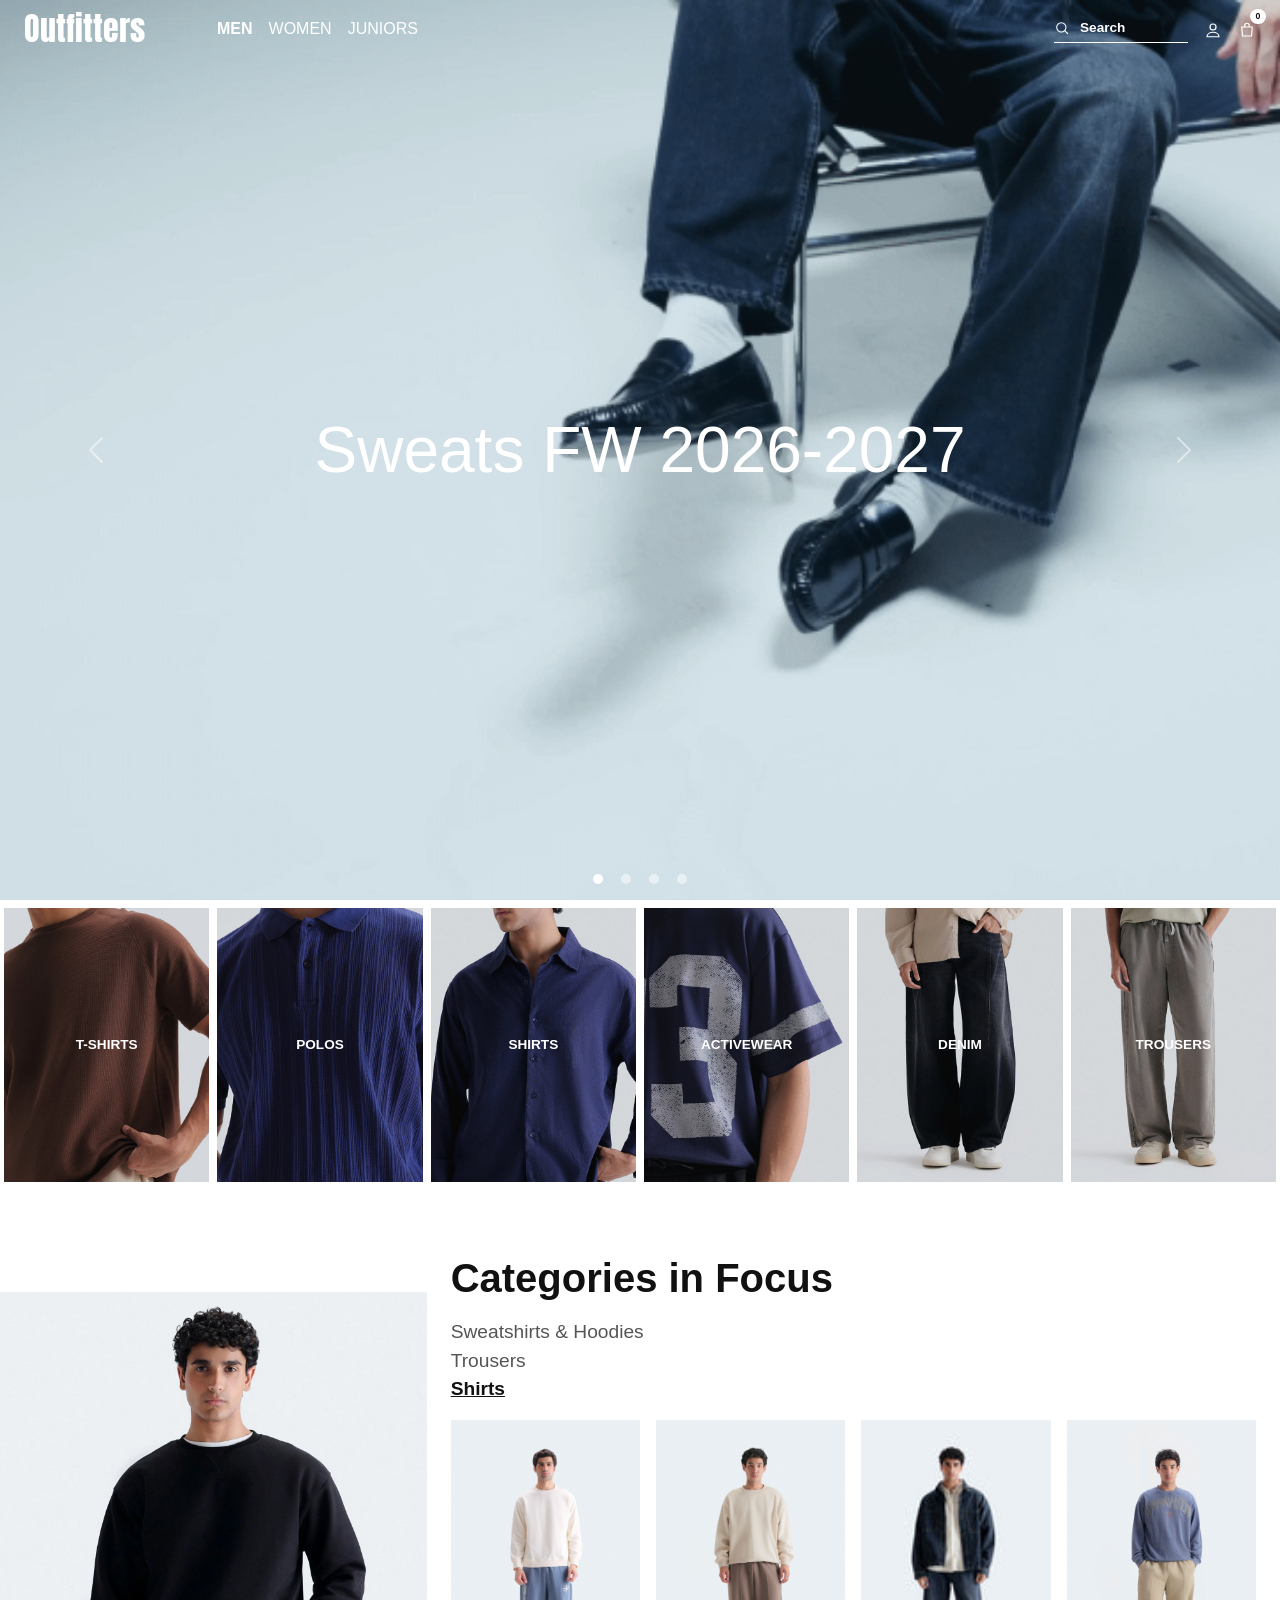
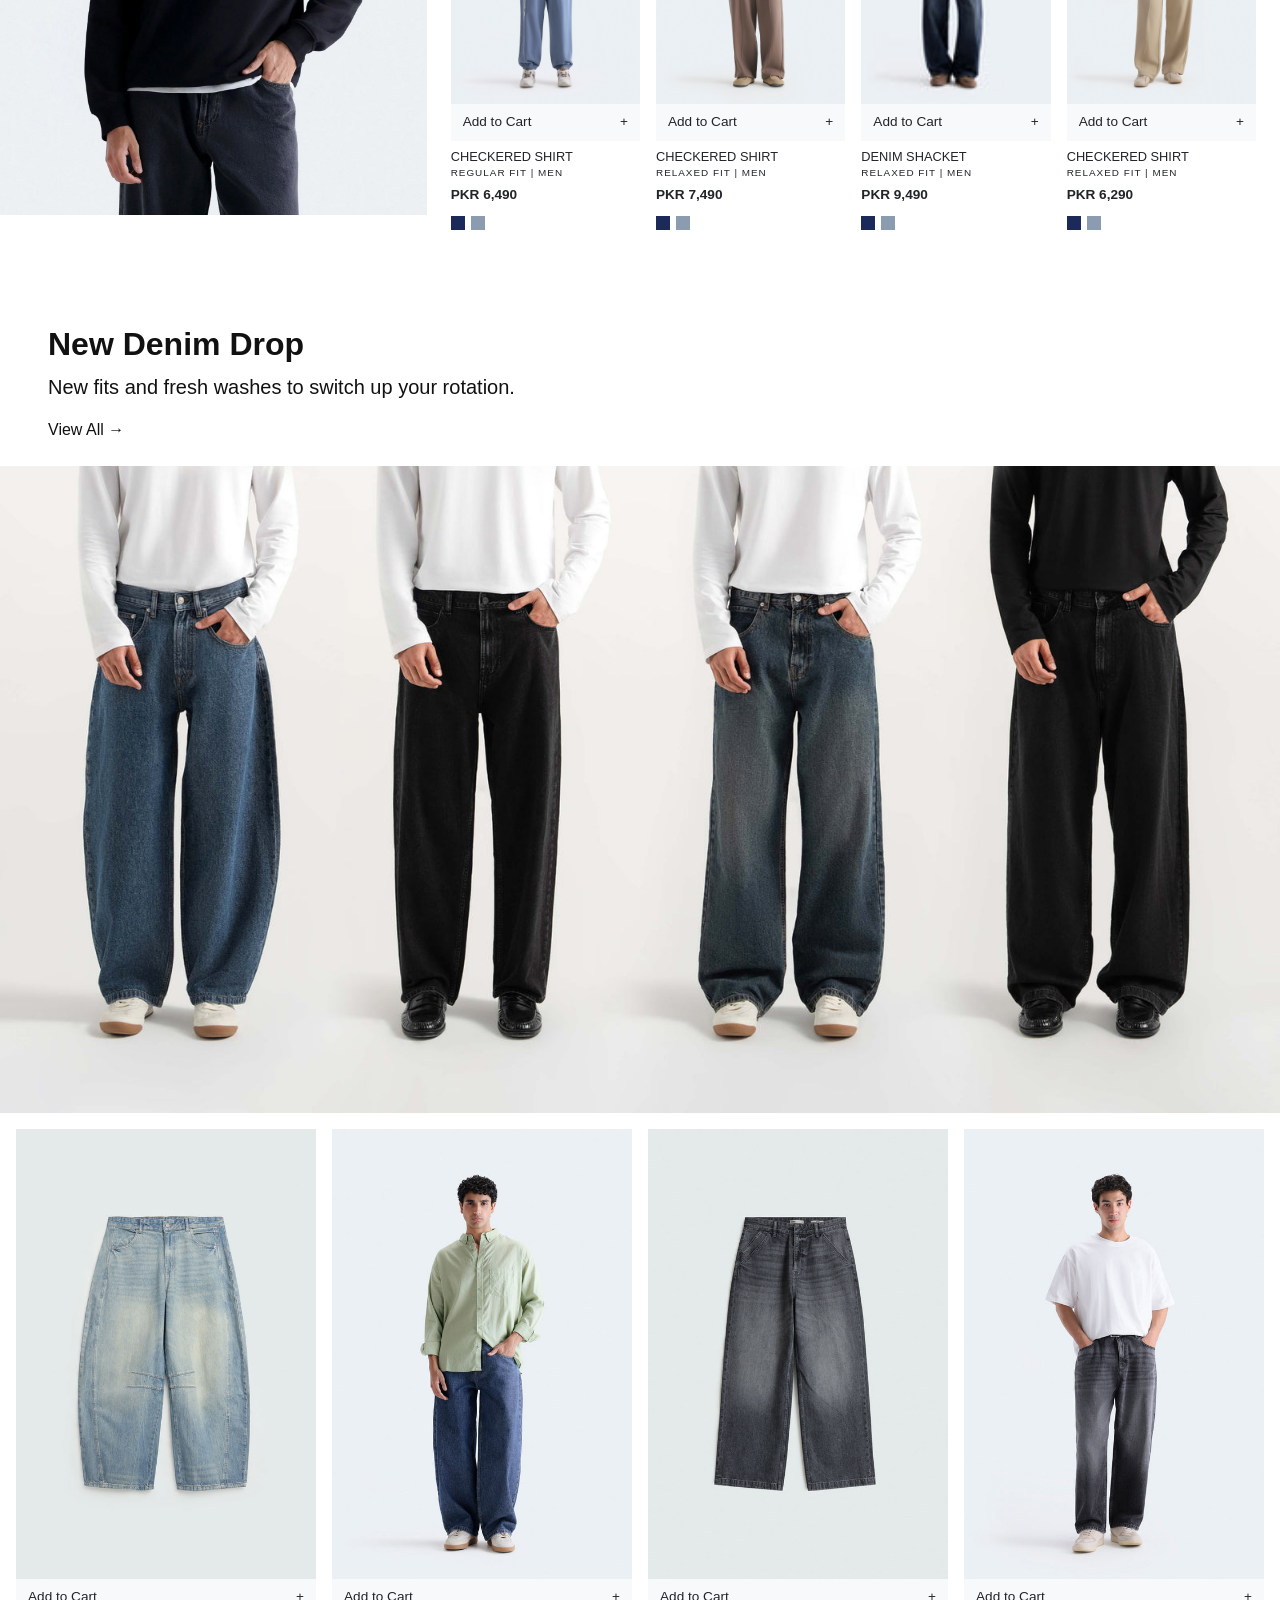
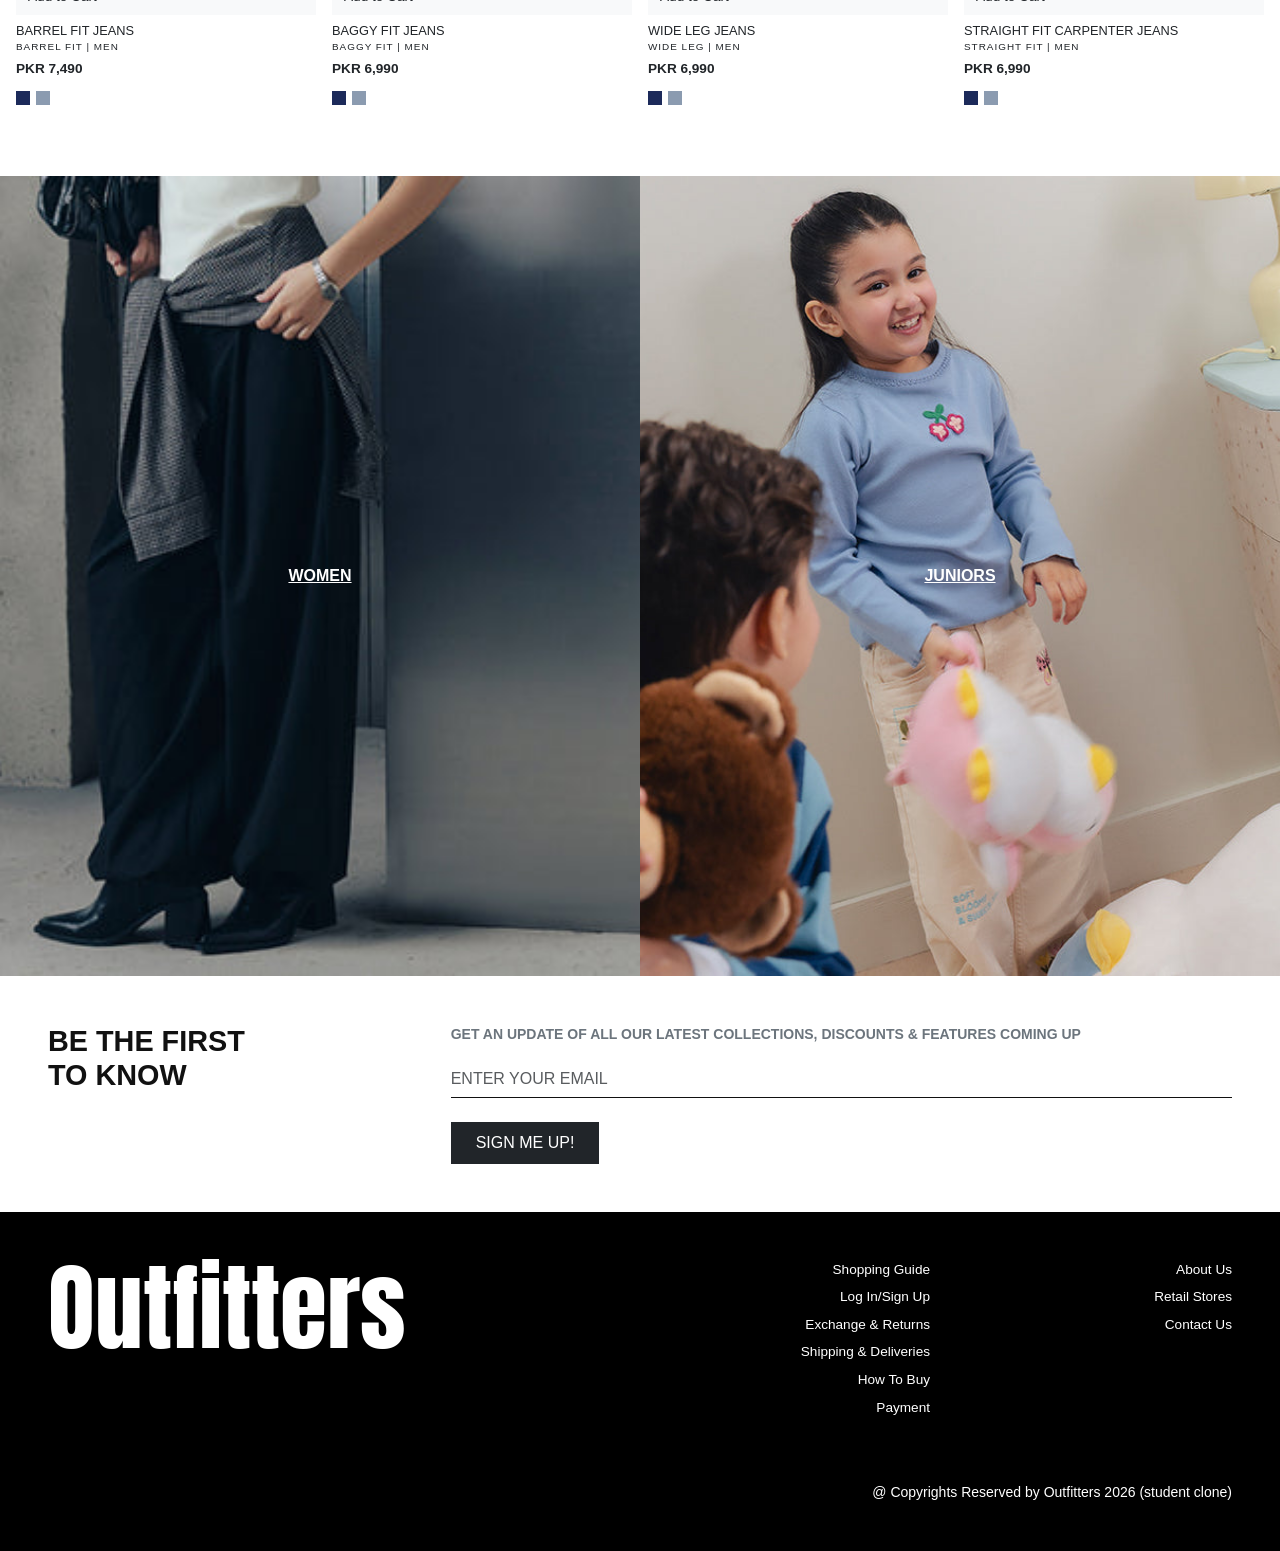
==== midterm/index.html @ c7139549 "midterm: baseline copy" ====
<!DOCTYPE html>
<html lang="en">
<head>
  <meta charset="UTF-8">
  <meta name="viewport" content="width=device-width, initial-scale=1">
  <title>Outfitters - Home</title>

  <!-- Bootstrap 5 + logo font + our own styles -->
  <link href="https://cdn.jsdelivr.net/npm/bootstrap@5.3.3/dist/css/bootstrap.min.css" rel="stylesheet">
  <link href="https://fonts.googleapis.com/css2?family=Anton&display=swap" rel="stylesheet">
  <link rel="stylesheet" href="style.css">
</head>

<body class="overlay">

  <!-- ===== HEADER ===== -->
  <nav class="navbar navbar-expand-lg">
    <div class="container-fluid px-3 px-lg-4">

      <button class="navbar-toggler border-0 p-0 me-3" type="button"
              data-bs-toggle="collapse" data-bs-target="#menu" aria-label="Menu">
        <span class="navbar-toggler-icon"></span>
      </button>

      <a class="navbar-brand logo" href="index.html">Outfitters</a>

      <div class="collapse navbar-collapse order-lg-1 ms-lg-5" id="menu">
        <ul class="navbar-nav me-auto">
          <li class="nav-item"><a class="nav-link active" href="index.html">Men</a></li>
          <li class="nav-item"><a class="nav-link" href="index.html">Women</a></li>
          <li class="nav-item"><a class="nav-link" href="index.html">Juniors</a></li>
        </ul>
      </div>

      <div class="order-lg-2 d-flex align-items-center gap-3 ms-auto">
        <label class="search-box d-none d-md-flex">
          <svg width="16" height="16" viewBox="0 0 24 24" fill="none" stroke="currentColor" stroke-width="1.6">
            <circle cx="11" cy="11" r="7"/><path d="M16 16l5 5"/>
          </svg>
          <input type="text" placeholder="Search">
        </label>

        <a href="#" class="d-none d-md-inline" aria-label="Account">
          <svg width="18" height="18" viewBox="0 0 24 24" fill="none" stroke="currentColor" stroke-width="1.6">
            <circle cx="12" cy="8" r="4"/><path d="M4 21c0-4 4-6 8-6s8 2 8 6z"/>
          </svg>
        </a>

        <a href="#" class="position-relative" aria-label="Cart">
          <svg width="18" height="18" viewBox="0 0 24 24" fill="none" stroke="currentColor" stroke-width="1.6">
            <path d="M5 8h14l-1 12H6L5 8z"/><path d="M9 8V6a3 3 0 0 1 6 0v2"/>
          </svg>
          <span class="badge rounded-pill cart-badge">0</span>
        </a>
      </div>

    </div>
  </nav>


  <!-- ===== HERO SLIDESHOW (pictures only) ===== -->
  <header id="heroCarousel" class="carousel slide hero" data-bs-ride="carousel">

    <div class="carousel-indicators">
      <button type="button" data-bs-target="#heroCarousel" data-bs-slide-to="0" class="active" aria-label="Slide 1"></button>
      <button type="button" data-bs-target="#heroCarousel" data-bs-slide-to="1" aria-label="Slide 2"></button>
      <button type="button" data-bs-target="#heroCarousel" data-bs-slide-to="2" aria-label="Slide 3"></button>
      <button type="button" data-bs-target="#heroCarousel" data-bs-slide-to="3" aria-label="Slide 4"></button>
    </div>

    <div class="carousel-inner">
      <div class="carousel-item active"><img src="images/hero1.gif" alt="Banner 1"></div>
      <div class="carousel-item"><img src="images/h1.jpg" alt="Banner 2"></div>
      <div class="carousel-item"><img src="images/h2.jpg" alt="Banner 3"></div>
      <div class="carousel-item"><img src="images/h3.jpg" alt="Banner 4"></div>
    </div>
    
    <button class="carousel-control-prev" type="button" data-bs-target="#heroCarousel" data-bs-slide="prev">
      <span class="carousel-control-prev-icon" aria-hidden="true"></span>
      <span class="visually-hidden">Previous</span>
    </button>
    <button class="carousel-control-next" type="button" data-bs-target="#heroCarousel" data-bs-slide="next">
      <span class="carousel-control-next-icon" aria-hidden="true"></span>
      <span class="visually-hidden">Next</span>
    </button>

    <!-- Centered Hero Text -->
    <div class="hero-caption">
      <h1>Sweats FW 2026-2027</h1>
    </div>

  </header>


  <main>

    <!-- ===== CATEGORY TILES ===== -->
    <section class="container-fluid px-0 pt-2">
      <div class="row g-2 mx-0 row-cols-2 row-cols-md-3 row-cols-lg-6">
        <div class="col"><a href="#" class="tile"><img src="images/cat1.jpg" alt="T-Shirts"><span>T-SHIRTS</span></a></div>
        <div class="col"><a href="#" class="tile"><img src="images/cat2.jpg" alt="Polos"><span>POLOS</span></a></div>
        <div class="col"><a href="#" class="tile"><img src="images/cat3.jpg" alt="Shirts"><span>SHIRTS</span></a></div>
        <div class="col"><a href="#" class="tile"><img src="images/cat4.jpg" alt="Activewear"><span>ACTIVEWEAR</span></a></div>
        <div class="col"><a href="#" class="tile"><img src="images/cat5.jpg" alt="Denim"><span>DENIM</span></a></div>
        <div class="col"><a href="#" class="tile"><img src="images/cat6.jpg" alt="Trousers"><span>TROUSERS</span></a></div>
      </div>
    </section>


    <!-- ===== CATEGORIES IN FOCUS (4 product cards) ===== -->
    <section class="container-fluid px-0 mt-5">
      <div class="row g-0 align-items-center">

        <div class="col-lg-4">
          <div class="focus-img"><img src="images/focus.jpg" alt="Categories in focus"></div>
        </div>

        <div class="col-lg-8 px-3 px-lg-4 py-4">
          <h2 class="h1 fw-bold">Categories in Focus</h2>

          <ul class="list-unstyled focus-tabs my-3">
            <li><a href="#">Sweatshirts &amp; Hoodies</a></li>
            <li><a href="#">Trousers</a></li>
            <li><a href="#" class="on">Shirts</a></li>
          </ul>

          <div class="row row-cols-2 row-cols-md-4 g-3">

            <div class="col">
              <div class="card product-card border-0 h-100">
                <a href="product.html" class="img-wrap"><img src="images/p5.jpg" alt="Checkered Shirt"></a>
                <button class="btn add-btn">Add to Cart</button>
                <div class="card-body px-0 pt-2">
                  <h3 class="p-name">CHECKERED SHIRT</h3>
                  <p class="p-meta">REGULAR FIT | MEN</p>
                  <p class="p-price">PKR 6,490</p>
                  <div><span class="swatch navy"></span><span class="swatch slate"></span></div>
                </div>
              </div>
            </div>

            <div class="col">
              <div class="card product-card border-0 h-100">
                <a href="product.html" class="img-wrap"><img src="images/p6.jpg" alt="Checkered Shirt"></a>
                <button class="btn add-btn">Add to Cart</button>
                <div class="card-body px-0 pt-2">
                  <h3 class="p-name">CHECKERED SHIRT</h3>
                  <p class="p-meta">RELAXED FIT | MEN</p>
                  <p class="p-price">PKR 7,490</p>
                  <div><span class="swatch navy"></span><span class="swatch slate"></span></div>
                </div>
              </div>
            </div>

            <div class="col">
              <div class="card product-card border-0 h-100">
                <a href="product.html" class="img-wrap"><img src="images/p7.jpg" alt="Denim Shacket"></a>
                <button class="btn add-btn">Add to Cart</button>
                <div class="card-body px-0 pt-2">
                  <h3 class="p-name">DENIM SHACKET</h3>
                  <p class="p-meta">RELAXED FIT | MEN</p>
                  <p class="p-price">PKR 9,490</p>
                  <div><span class="swatch navy"></span><span class="swatch slate"></span></div>
                </div>
              </div>
            </div>

            <div class="col">
              <div class="card product-card border-0 h-100">
                <a href="product.html" class="img-wrap"><img src="images/p8.jpg" alt="Checkered Shirt"></a>
                <button class="btn add-btn">Add to Cart</button>
                <div class="card-body px-0 pt-2">
                  <h3 class="p-name">CHECKERED SHIRT</h3>
                  <p class="p-meta">RELAXED FIT | MEN</p>
                  <p class="p-price">PKR 6,290</p>
                  <div><span class="swatch navy"></span><span class="swatch slate"></span></div>
                </div>
              </div>
            </div>

          </div>
        </div>

      </div>
    </section>


    <!-- ===== NEW DENIM DROP ===== -->
    <section class="mt-5">

      <div class="px-3 px-lg-5 mb-4">
        <h2 class="fw-bold">New Denim Drop</h2>
        <p class="fs-5">New fits and fresh washes to switch up your rotation.</p>
        <a href="#" class="view-all">View All &rarr;</a>
      </div>

     <!-- Picture band -->
<div class="row g-0 mx-0">
  <div class="col-12">
    <div class="band">
      <img src="images/d1.jpg" alt="Denim Collection">
    </div>
  </div>
</div>
      <!-- 4 product cards -->
      <div class="container-fluid px-3 mt-3">
        <div class="row row-cols-2 row-cols-md-3 row-cols-lg-4 g-3">

          <div class="col">
            <div class="card product-card border-0 h-100">
              <a href="product.html" class="img-wrap"><img src="images/p1.jpg" alt="Barrel Fit Jeans"></a>
              <button class="btn add-btn">Add to Cart</button>
              <div class="card-body px-0 pt-2">
                <h3 class="p-name">BARREL FIT JEANS</h3>
                <p class="p-meta">BARREL FIT | MEN</p>
                <p class="p-price">PKR 7,490</p>
                <div><span class="swatch navy"></span><span class="swatch slate"></span></div>
              </div>
            </div>
          </div>

          <div class="col">
            <div class="card product-card border-0 h-100">
              <a href="product.html" class="img-wrap"><img src="images/p2.jpg" alt="Baggy Fit Jeans"></a>
              <button class="btn add-btn">Add to Cart</button>
              <div class="card-body px-0 pt-2">
                <h3 class="p-name">BAGGY FIT JEANS</h3>
                <p class="p-meta">BAGGY FIT | MEN</p>
                <p class="p-price">PKR 6,990</p>
                <div><span class="swatch navy"></span><span class="swatch slate"></span></div>
              </div>
            </div>
          </div>

          <div class="col">
            <div class="card product-card border-0 h-100">
              <a href="product.html" class="img-wrap"><img src="images/p3.jpg" alt="Wide Leg Jeans"></a>
              <button class="btn add-btn">Add to Cart</button>
              <div class="card-body px-0 pt-2">
                <h3 class="p-name">WIDE LEG JEANS</h3>
                <p class="p-meta">WIDE LEG | MEN</p>
                <p class="p-price">PKR 6,990</p>
                <div><span class="swatch navy"></span><span class="swatch slate"></span></div>
              </div>
            </div>
          </div>

          <div class="col">
            <div class="card product-card border-0 h-100">
              <a href="product.html" class="img-wrap"><img src="images/p4.jpg" alt="Straight Fit Carpenter Jeans"></a>
              <button class="btn add-btn">Add to Cart</button>
              <div class="card-body px-0 pt-2">
                <h3 class="p-name">STRAIGHT FIT CARPENTER JEANS</h3>
                <p class="p-meta">STRAIGHT FIT | MEN</p>
                <p class="p-price">PKR 6,990</p>
                <div><span class="swatch navy"></span><span class="swatch slate"></span></div>
              </div>
            </div>
          </div>

        </div>
      </div>
    </section>


    <!-- ===== WOMEN / JUNIORS ===== -->
    <section class="container-fluid px-0 mt-5">
      <div class="row g-0">
        <div class="col-12 col-md-6"><a href="#" class="duo"><img src="images/women.jpg" alt="Women"><span>WOMEN</span></a></div>
        <div class="col-12 col-md-6"><a href="#" class="duo"><img src="images/juniors.jpg" alt="Juniors"><span>JUNIORS</span></a></div>
      </div>
    </section>

  </main>


  <!-- ===== NEWSLETTER ===== -->
  <section class="container-fluid px-3 px-lg-5 py-5">
    <div class="row g-4 align-items-start">
      <div class="col-lg-4">
        <h2 class="nl-title">BE THE FIRST<br>TO KNOW</h2>
      </div>
      <div class="col-lg-8">
        <p class="fw-semibold text-uppercase small text-secondary">
          Get an update of all our latest collections, discounts &amp; features coming up
        </p>
        <input type="email" class="form-control nl-input" placeholder="ENTER YOUR EMAIL">
        <button class="btn btn-dark rounded-0 px-4 py-2 mt-4">SIGN ME UP!</button>
      </div>
    </div>
  </section>


  <!-- ===== FOOTER ===== -->
  <footer class="site-footer py-5">
    <div class="container-fluid px-3 px-lg-5">
      <div class="row gy-4">

        <div class="col-lg-6">
          <div class="foot-logo">Outfitters</div>
        </div>

        <div class="col-6 col-lg-3 text-lg-end">
          <ul class="list-unstyled">
            <li><a href="#">Shopping Guide</a></li>
            <li><a href="#">Log In/Sign Up</a></li>
            <li><a href="#">Exchange &amp; Returns</a></li>
            <li><a href="#">Shipping &amp; Deliveries</a></li>
            <li><a href="#">How To Buy</a></li>
            <li><a href="#">Payment</a></li>
          </ul>
        </div>

        <div class="col-6 col-lg-3 text-lg-end">
          <ul class="list-unstyled">
            <li><a href="#">About Us</a></li>
            <li><a href="#">Retail Stores</a></li>
            <li><a href="#">Contact Us</a></li>
          </ul>
        </div>

      </div>
      <p class="small text-lg-end mt-5 mb-0">@ Copyrights Reserved by Outfitters 2026 (student clone)</p>
    </div>
  </footer>

  <script src="https://cdn.jsdelivr.net/npm/bootstrap@5.3.3/dist/js/bootstrap.bundle.min.js"></script>
</body>
</html>
---- midterm/style.css ----
/* ==========================================================
   Outfitters clone - custom styles (Bootstrap does the grid)
   ========================================================== */

/* ---------- Base ---------- */
:root {
  --ink: #111;
  --tint: #eceff2;   /* light grey-blue behind product photos */
}

body {
  font-family: "Helvetica Neue", Helvetica, Arial, sans-serif;
  color: var(--ink);
}

a {
  color: inherit;
  text-decoration: none;
}


/* ---------- Header ---------- */
.navbar {
  z-index: 10;
}

/* Homepage: transparent bar floating over the slideshow */
body.overlay .navbar {
  position: absolute;
  top: 0;
  left: 0;
  right: 0;
  color: #fff;
}

body.overlay .navbar-toggler-icon {
  filter: invert(1);   /* white hamburger */
}

/* Other pages: normal white bar */
body.solid .navbar {
  position: sticky;
  top: 0;
  background: #fff;
  border-bottom: 1px solid #eee;
}

.logo {
  font-family: Anton, Impact, sans-serif;
  font-size: 2rem;
  font-weight: 400;
  line-height: 1;
  color: inherit !important;
}

/* Links keep the bar's colour; the current one is slightly bolder */
.navbar .nav-link {
  color: inherit;
  text-transform: uppercase;
  font-weight: 400;
  padding-right: 1.5rem;
}

.navbar .nav-link.active {
  color: inherit;
  font-weight: 600;
}

.search-box {
  align-items: center;
  gap: 8px;
  padding: 2px 0;
  border-bottom: 1px solid currentColor;
}

.search-box input {
  width: 110px;
  border: 0;
  outline: 0;
  background: transparent;
  color: inherit;
  font-size: 0.85rem;
  font-weight: 600;
}

.search-box input::placeholder {
  color: inherit;
  opacity: 1;
}

.cart-badge {
  position: absolute;
  top: -8px;
  right: -10px;
  font-size: 0.55rem;
  background: var(--ink);
  color: #fff;
}

body.overlay .cart-badge {
  background: #fff;
  color: var(--ink);
}

/* Phone/tablet: dark background behind the opened menu */
@media (max-width: 991.98px) {
  body.overlay .navbar-collapse.show {
    padding: 0.5rem 1rem;
    background: rgba(0, 0, 0, 0.75);
  }
}


/* ---------- Hero slideshow ---------- */
.hero .carousel-item img {
  display: block;
  width: 100%;
  height: 100vh;
  min-height: 480px;
  object-fit: cover;
  background: #8a8f92;   /* grey until real photos are added */
}

/* Round dots instead of Bootstrap's default bars */
.hero .carousel-indicators button {
  width: 10px;
  height: 10px;
  margin: 0 9px;
  border: 0;
  border-radius: 50%;
}

/* Centered text over the hero slideshow */
.hero-caption {
  position: absolute;
  top: 50%;
  left: 50%;
  transform: translate(-50%, -50%);
  width: 100%;
  text-align: center;
  z-index: 5;
  pointer-events: none;
}

.hero-caption h1 {
  color: white;
  font-size: clamp(2rem, 5vw, 4rem);
  font-weight: 400;
  margin: 0;
}


/* ---------- Category tiles ---------- */
.tile {
  position: relative;
  display: block;
  aspect-ratio: 3 / 4;
  overflow: hidden;
  background: #8d949b;
}

.tile img {
  width: 100%;
  height: 100%;
  object-fit: cover;
}

.tile span {
  position: absolute;
  inset: 0;
  display: flex;
  align-items: center;
  justify-content: center;
  color: #fff;
  font-size: 0.85rem;
  font-weight: 700;
}


/* ---------- Categories in focus ---------- */
.focus-img {
  height: 100%;
  min-height: 320px;
  background: #dfe3e8;
}

.focus-img img {
  display: block;
  width: 100%;
  height: 100%;
  object-fit: cover;
}

.focus-tabs a {
  font-size: 1.2rem;
  color: #555;
}

.focus-tabs a.on {
  color: var(--ink);
  font-weight: 700;
  text-decoration: underline;
}


/* ---------- Denim band ---------- */
.band {
  width: 100%;
  overflow: hidden;
}

.band img {
  width: 100%;
  height: auto;
  display: block;
}

/* ---------- Product cards ---------- */
.img-wrap {
  display: block;
  aspect-ratio: 2 / 3;
  overflow: hidden;
  background: var(--tint);
}

.img-wrap img {
  width: 100%;
  height: 100%;
  object-fit: cover;
}

.add-btn {
  display: flex;
  justify-content: space-between;
  width: 100%;
  padding: 0.5rem 0.75rem;
  border: 0;
  border-radius: 0;
  background: #f8f9fa;
  font-size: 0.85rem;
}

.add-btn::after {
  content: "+";
}

.add-btn:hover {
  background: var(--ink);
  color: #fff;
}

.p-name {
  margin: 0 0 2px;
  font-size: 0.8rem;
  font-weight: 400;
}

.p-meta {
  margin-bottom: 4px;
  font-size: 0.62rem;
  letter-spacing: 1px;
}

.p-price {
  margin-bottom: 8px;
  font-size: 0.85rem;
  font-weight: 700;
}

/* Colour squares */
.swatch {
  display: inline-block;
  width: 14px;
  height: 14px;
  margin-right: 6px;
}

.swatch.navy  { background: #1c2a5a; }
.swatch.slate { background: #8b9bb0; }


/* ---------- Women / Juniors ---------- */
.duo {
  position: relative;
  display: block;
  aspect-ratio: 4 / 5;
  overflow: hidden;
  background: #9aa0a6;
}

.duo img {
  width: 100%;
  height: 100%;
  object-fit: cover;
}

.duo span {
  position: absolute;
  inset: 0;
  display: flex;
  align-items: center;
  justify-content: center;
  color: #fff;
  font-weight: 700;
  text-decoration: underline;
}


/* ---------- Newsletter ---------- */
.nl-title {
  font-size: 1.8rem;
  font-weight: 700;
}

.nl-input {
  padding-left: 0;
  border: 0;
  border-bottom: 1px solid var(--ink);
  border-radius: 0;
  box-shadow: none !important;
}


/* ---------- Footer ---------- */
.site-footer {
  background: #000;
  color: #fff;
}

.foot-logo {
  font-family: Anton, Impact, sans-serif;
  font-size: clamp(3rem, 9vw, 6rem);
  line-height: 1;
}

.site-footer li {
  margin-bottom: 0.45rem;
  font-size: 0.85rem;
}


/* ---------- Product page ---------- */
.qty {
  max-width: 150px;
}

.size-btn {
  min-width: 48px;
}
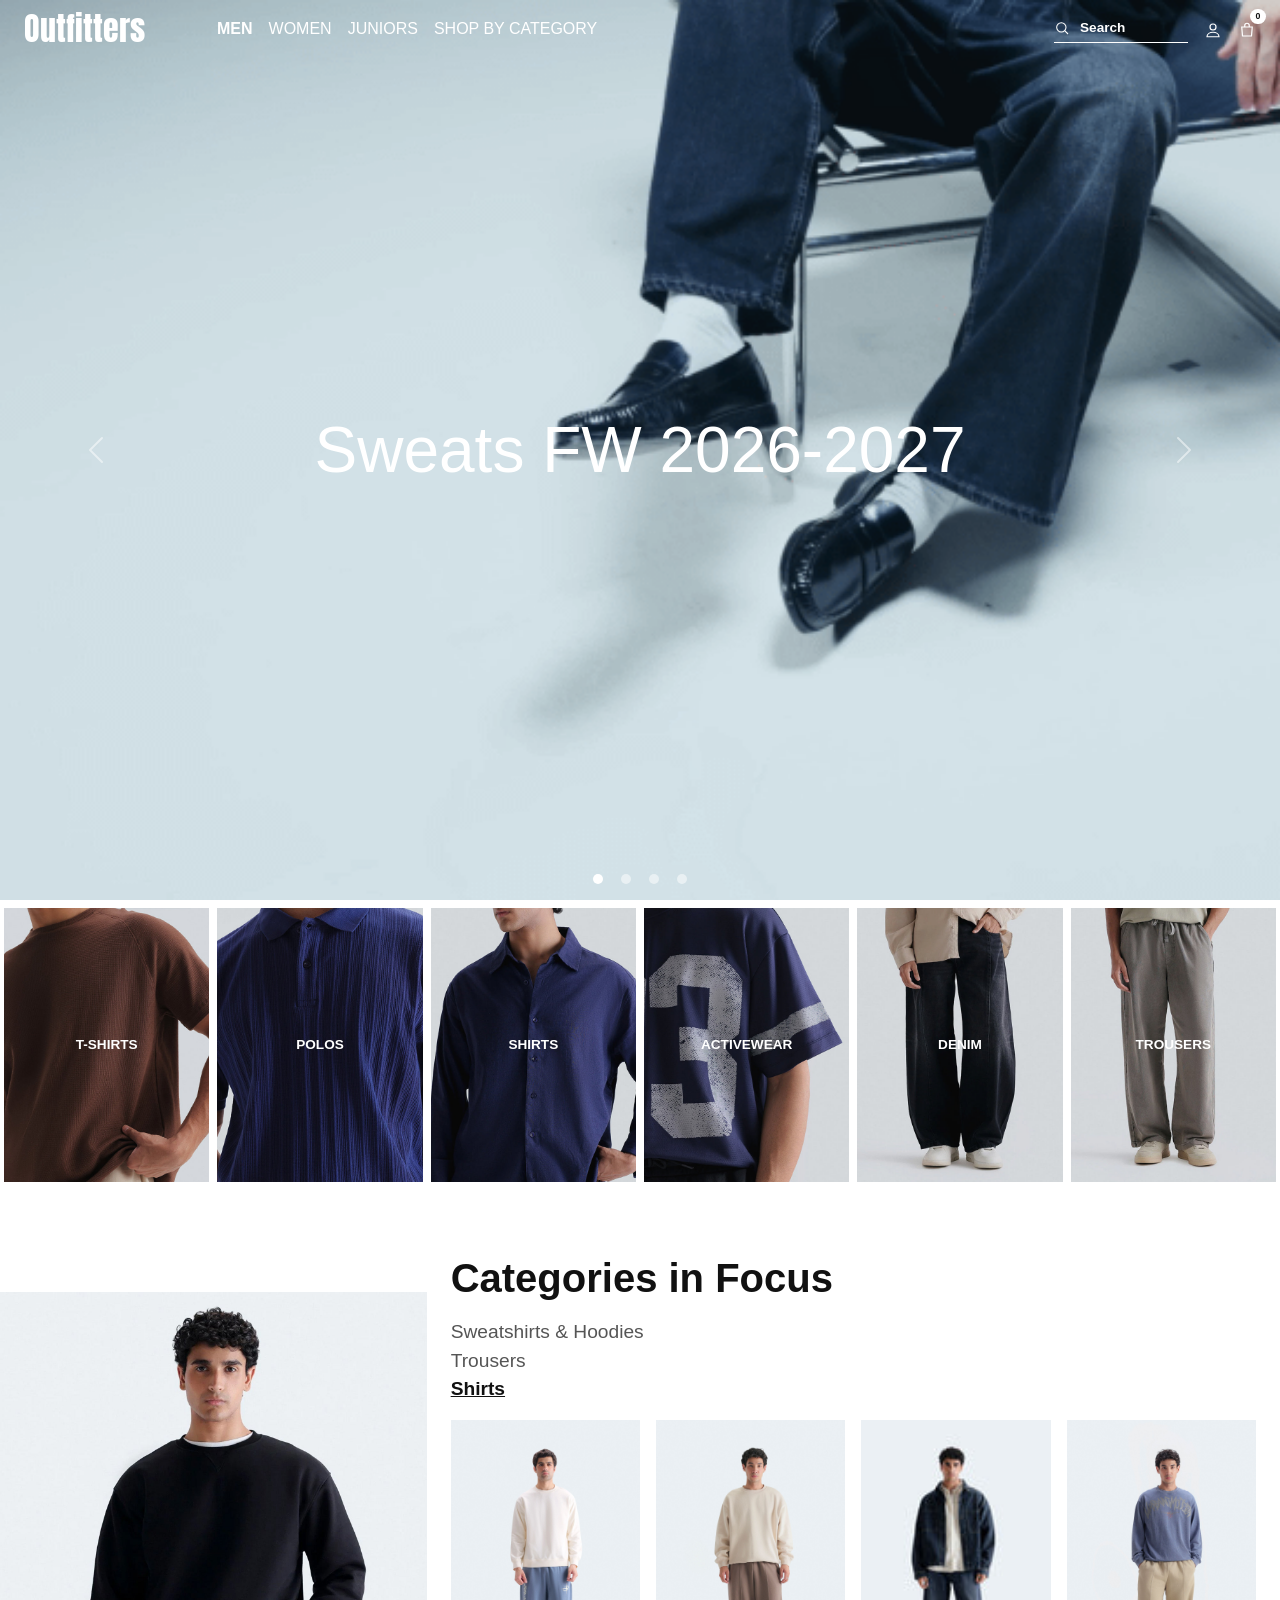
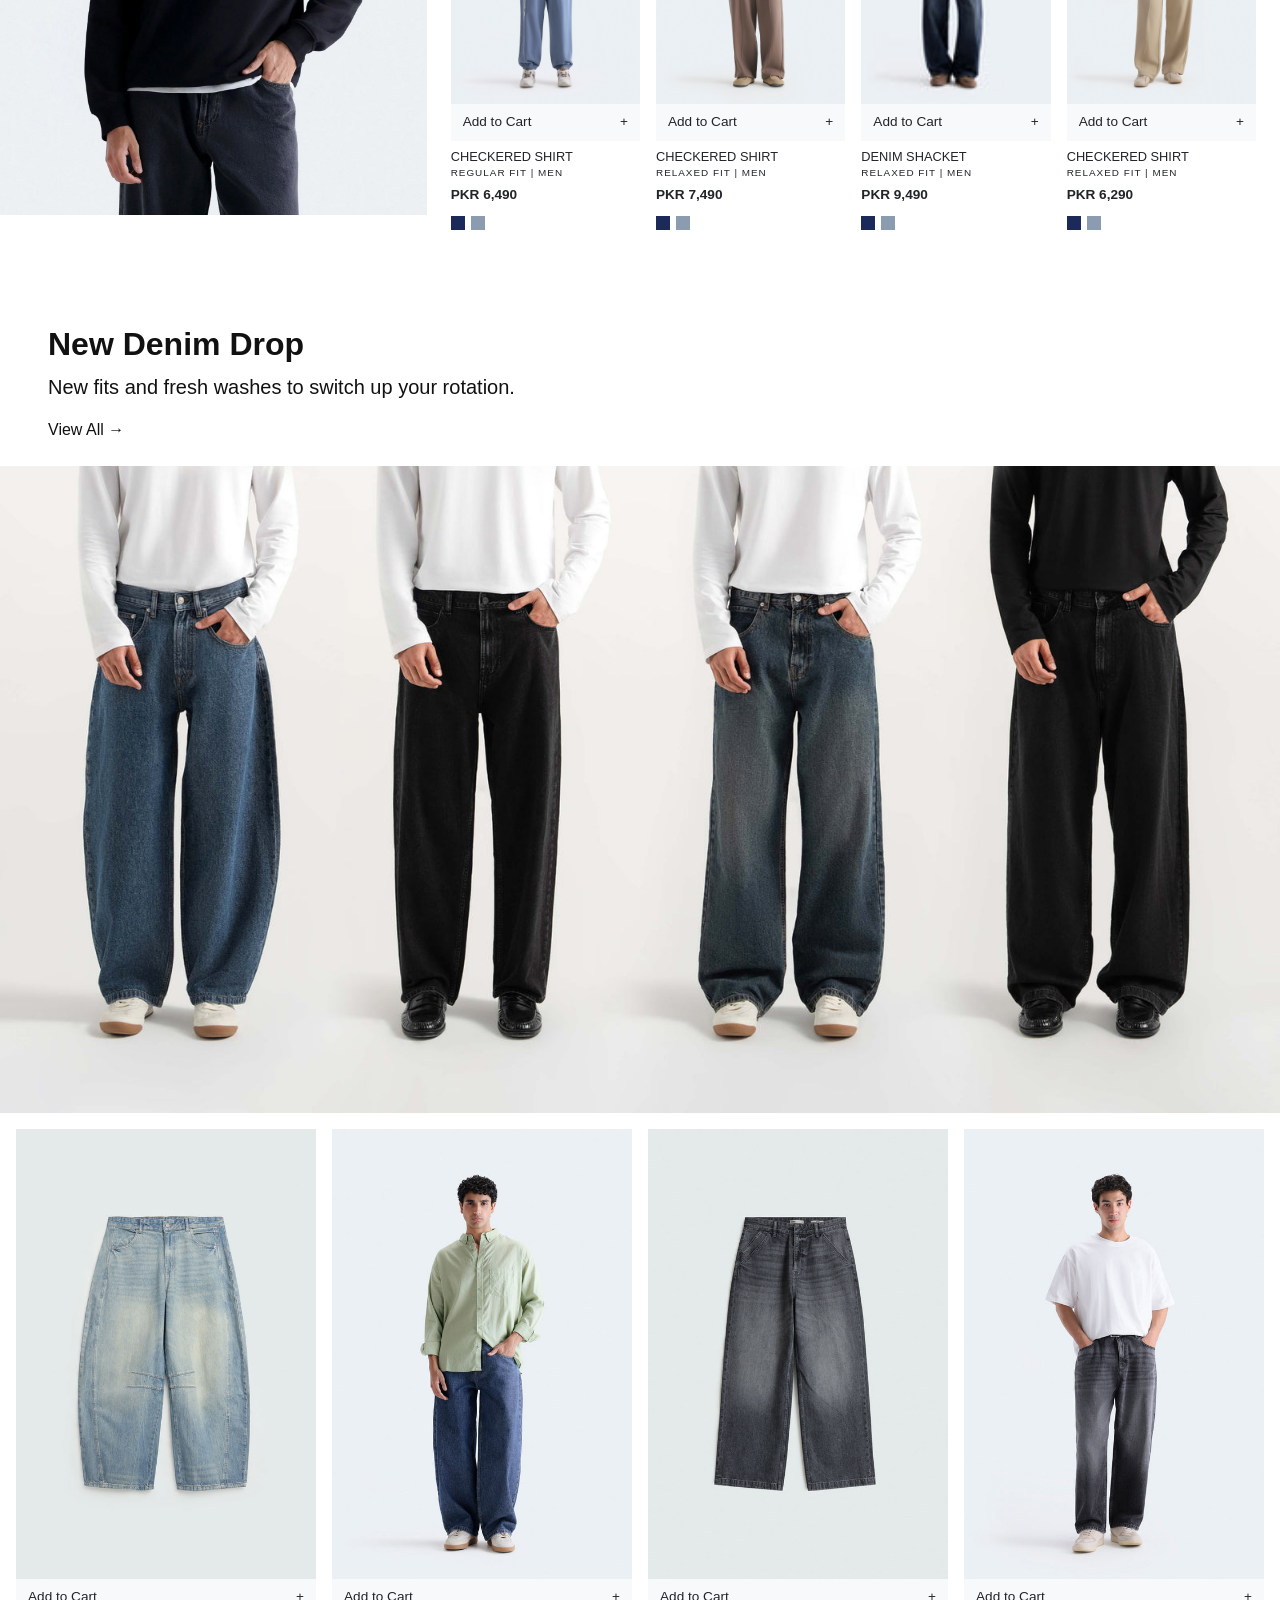
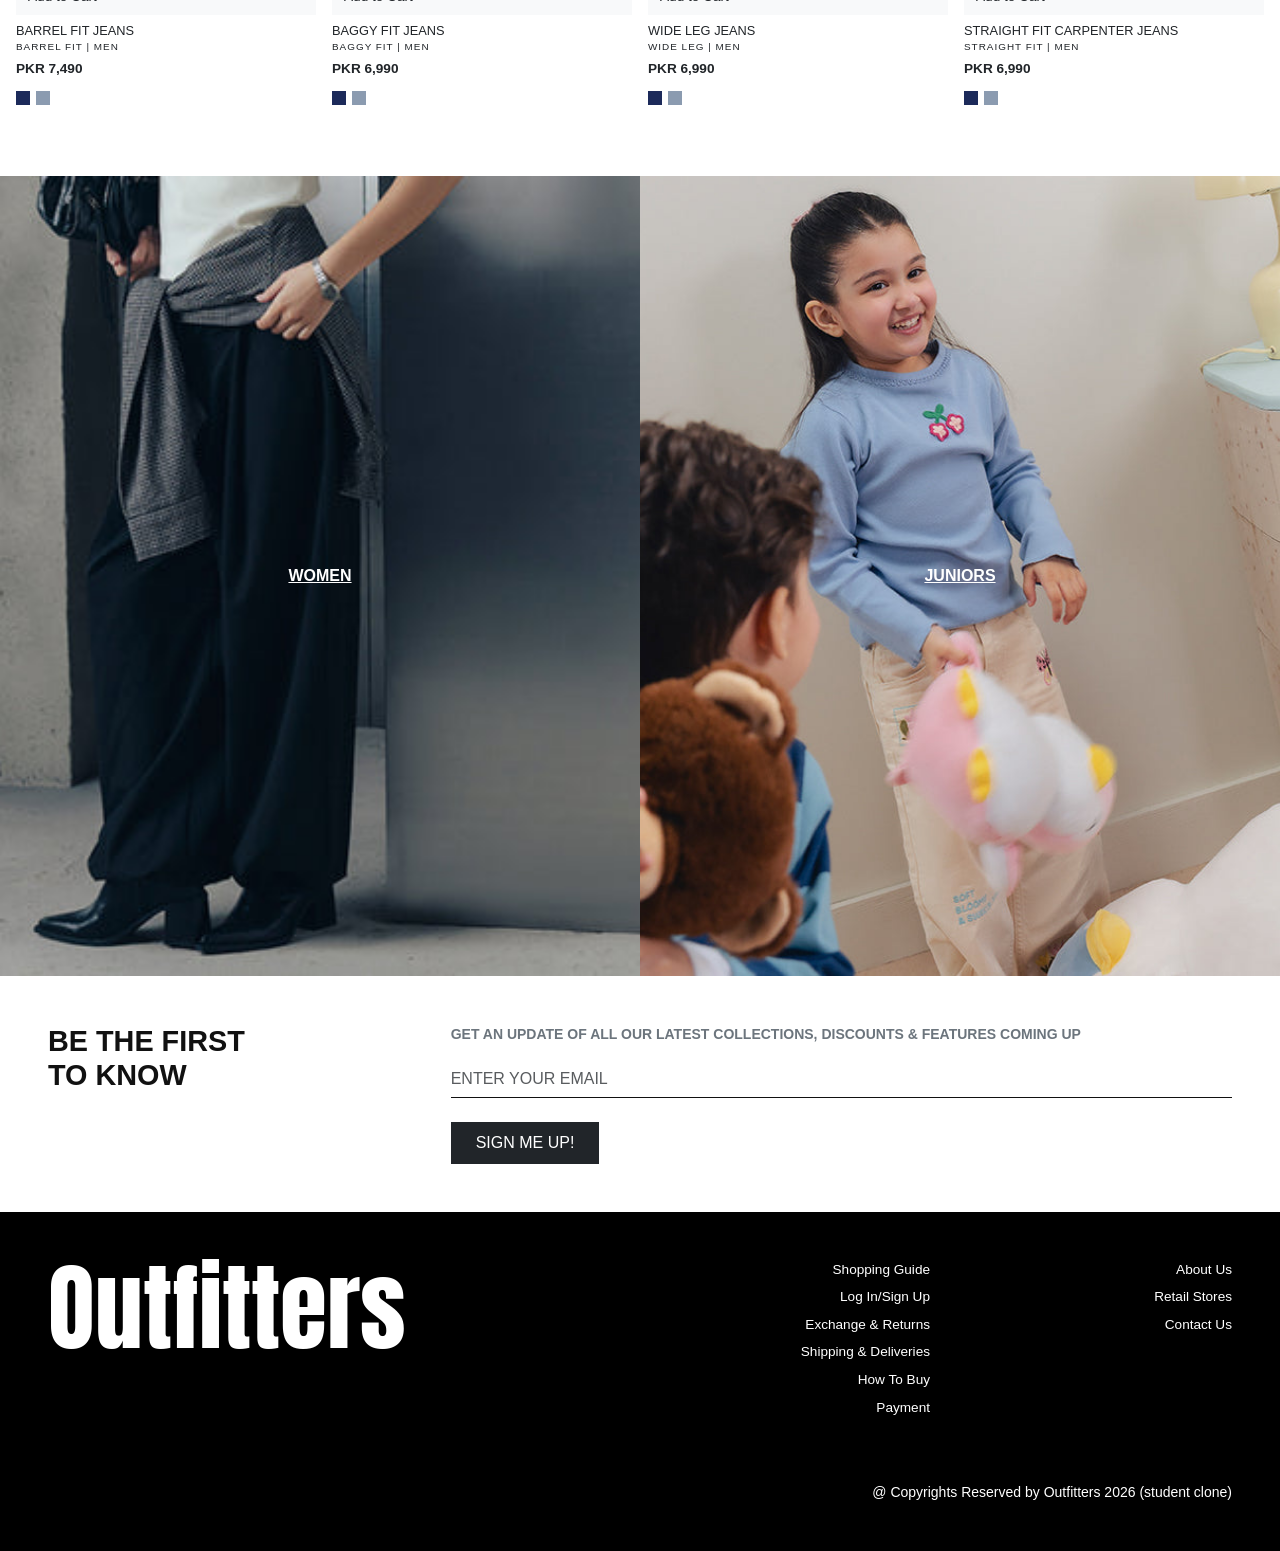
==== commit a64494f3: "folder switch up fix" ====
--- a/midterm/index.html
+++ b/midterm/index.html
@@ -25,11 +25,113 @@
       <a class="navbar-brand logo" href="index.html">Outfitters</a>
 
       <div class="collapse navbar-collapse order-lg-1 ms-lg-5" id="menu">
-        <ul class="navbar-nav me-auto">
-          <li class="nav-item"><a class="nav-link active" href="index.html">Men</a></li>
-          <li class="nav-item"><a class="nav-link" href="index.html">Women</a></li>
-          <li class="nav-item"><a class="nav-link" href="index.html">Juniors</a></li>
+       <ul class="navbar-nav me-auto">
+  <li class="nav-item"><a class="nav-link active" href="index.html">Men</a></li>
+  <li class="nav-item"><a class="nav-link" href="index.html">Women</a></li>
+  <li class="nav-item"><a class="nav-link" href="index.html">Juniors</a></li>
+
+  <!-- Desktop Mega Menu -->
+  <li class="nav-item mega mega-desktop">
+    <a class="nav-link" href="#">Shop by Category</a>
+    <div class="mega-panel">
+      <div class="mega-col">
+        <h3>Topwear</h3>
+        <ul>
+          <li><a href="#">T-Shirts</a></li>
+          <li><a href="#">Polos</a></li>
+          <li><a href="#">Shirts</a></li>
+          <li><a href="#">Sweatshirts &amp; Hoodies</a></li>
         </ul>
+      </div>
+      <div class="mega-col">
+        <h3>Bottomwear</h3>
+        <ul>
+          <li><a href="#">Trousers</a></li>
+          <li><a href="#">Chinos</a></li>
+          <li><a href="#">Shorts</a></li>
+          <li><a href="#">Joggers</a></li>
+        </ul>
+      </div>
+      <div class="mega-col">
+        <h3>Denim</h3>
+        <ul>
+          <li><a href="#">Barrel Fit</a></li>
+          <li><a href="#">Baggy Fit</a></li>
+          <li><a href="#">Wide Leg</a></li>
+          <li><a href="#">Carpenter</a></li>
+        </ul>
+      </div>
+      <div class="mega-col">
+        <h3>Activewear</h3>
+        <ul>
+          <li><a href="#">Track Suits</a></li>
+          <li><a href="#">Gym Tees</a></li>
+          <li><a href="#">Training Shorts</a></li>
+          <li><a href="#">Jackets</a></li>
+        </ul>
+      </div>
+      <div class="mega-col">
+        <h3>Accessories</h3>
+        <ul>
+          <li><a href="#">Caps</a></li>
+          <li><a href="#">Belts</a></li>
+          <li><a href="#">Wallets</a></li>
+          <li><a href="#">Socks</a></li>
+        </ul>
+      </div>
+    </div>
+  </li>
+
+  <!-- Mobile Accordion (shown below BP) -->
+  <li class="nav-item mega-mobile">
+    <span class="nav-link">Shop by Category</span>
+    <details>
+      <summary>Topwear</summary>
+      <ul>
+        <li><a href="#">T-Shirts</a></li>
+        <li><a href="#">Polos</a></li>
+        <li><a href="#">Shirts</a></li>
+        <li><a href="#">Sweatshirts &amp; Hoodies</a></li>
+      </ul>
+    </details>
+    <details>
+      <summary>Bottomwear</summary>
+      <ul>
+        <li><a href="#">Trousers</a></li>
+        <li><a href="#">Chinos</a></li>
+        <li><a href="#">Shorts</a></li>
+        <li><a href="#">Joggers</a></li>
+      </ul>
+    </details>
+    <details>
+      <summary>Denim</summary>
+      <ul>
+        <li><a href="#">Barrel Fit</a></li>
+        <li><a href="#">Baggy Fit</a></li>
+        <li><a href="#">Wide Leg</a></li>
+        <li><a href="#">Carpenter</a></li>
+      </ul>
+    </details>
+    <details>
+      <summary>Activewear</summary>
+      <ul>
+        <li><a href="#">Track Suits</a></li>
+        <li><a href="#">Gym Tees</a></li>
+        <li><a href="#">Training Shorts</a></li>
+        <li><a href="#">Jackets</a></li>
+      </ul>
+    </details>
+    <details>
+      <summary>Accessories</summary>
+      <ul>
+        <li><a href="#">Caps</a></li>
+        <li><a href="#">Belts</a></li>
+        <li><a href="#">Wallets</a></li>
+        <li><a href="#">Socks</a></li>
+      </ul>
+    </details>
+  </li>
+</ul>
       </div>
 
       <div class="order-lg-2 d-flex align-items-center gap-3 ms-auto">
@@ -46,7 +148,7 @@
           </svg>
         </a>
 
-        <a href="#" class="position-relative" aria-label="Cart">
+       <a href="checkout.html" class="position-relative" aria-label="Cart">
           <svg width="18" height="18" viewBox="0 0 24 24" fill="none" stroke="currentColor" stroke-width="1.6">
             <path d="M5 8h14l-1 12H6L5 8z"/><path d="M9 8V6a3 3 0 0 1 6 0v2"/>
           </svg>
--- a/midterm/style.css
+++ b/midterm/style.css
@@ -6,6 +6,7 @@
 :root {
   --ink: #111;
   --tint: #eceff2;   /* light grey-blue behind product photos */
+  --accent: hsl(287, 70%, 45%);
 }
 
 body {
@@ -21,7 +22,7 @@
 
 /* ---------- Header ---------- */
 .navbar {
-  z-index: 10;
+ z-index: 1030;
 }
 
 /* Homepage: transparent bar floating over the slideshow */
@@ -103,7 +104,7 @@
 }
 
 /* Phone/tablet: dark background behind the opened menu */
-@media (max-width: 991.98px) {
+@media (max-width: 640.98px) {
   body.overlay .navbar-collapse.show {
     padding: 0.5rem 1rem;
     background: rgba(0, 0, 0, 0.75);
@@ -346,4 +347,116 @@
 
 .size-btn {
   min-width: 48px;
+}
+
+/* ---------- Task 1: custom breakpoint (BP = 641px) ---------- */
+@media (min-width: 641px) {
+  .navbar-bp > .container-fluid { flex-wrap: nowrap; }
+  .navbar-bp .navbar-toggler { display: none; }
+  .navbar-bp .navbar-collapse {
+    display: flex !important;
+    flex-basis: auto;
+    flex-grow: 1;
+    margin-left: 3rem;
+  }
+  .navbar-bp .navbar-nav { flex-direction: row; }
+}
+
+/* ---------- Task 1: mega-menu ---------- */
+/* .navbar is already positioned, so the panel anchors to it, full width, under it */
+.mega-panel {
+  display: none;
+  position: absolute;
+  top: 100%;            /* no gap, so hover is not lost */
+  left: 0;
+  right: 0;
+  z-index: 1;
+  padding: 1.5rem 2rem;
+  background: #fff;
+  color: var(--ink);
+  border-top: 3px solid var(--accent);
+  box-shadow: 0 12px 24px rgba(0, 0, 0, 0.15);
+  grid-template-columns: repeat(5, 1fr);   /* K = 5 */
+  gap: 2rem;
+}
+
+.mega-col h3 {
+  margin: 0 0 0.75rem;
+  font-size: 0.9rem;
+  font-weight: 700;
+  text-transform: uppercase;
+  color: var(--accent);
+}
+
+.mega-col ul { list-style: none; margin: 0; padding: 0; }
+.mega-col li { margin-bottom: 0.4rem; font-size: 0.9rem; }
+.mega-col a:hover,
+.mega-col a:focus { text-decoration: underline; }
+
+/* Desktop: open on hover OR keyboard focus anywhere inside the item */
+@media (min-width: 641px) {
+  .mega-mobile { display: none; }
+  .mega-desktop:hover .mega-panel,
+  .mega-desktop:focus-within .mega-panel { display: grid; }
+}
+
+/* Mobile: accordion inside the hamburger menu */
+@media (max-width: 640.98px) {
+  .mega-desktop { display: none; }
+  .mega-mobile details { padding: 0.35rem 0 0.35rem 1rem; }
+  .mega-mobile summary { cursor: pointer; font-weight: 600; text-transform: uppercase; }
+  .mega-mobile ul { list-style: none; padding-left: 1rem; margin: 0.4rem 0 0; }
+}
+
+/* ---------- Task 2: checkout ---------- */
+.checkout fieldset { border: 1px solid #ddd; padding: 1rem 1.25rem; margin: 0; }
+.checkout legend {
+  float: none; width: auto; padding: 0 0.5rem;
+  font-size: 1rem; font-weight: 700; color: var(--accent);
+}
+
+/* Mobile first: one column, label above input */
+.checkout-grid { display: grid; grid-template-columns: 1fr; gap: 1.5rem; }
+.field { display: grid; grid-template-columns: 1fr; margin-bottom: 1rem; }
+.field label { font-size: 0.85rem; font-weight: 600; margin-bottom: 0.25rem; }
+
+/* Hide messages until the user has interacted and the value is invalid */
+.msg { display: none; margin-top: 0.25rem; font-size: 0.78rem; color: #d00; }
+.checkout input:user-invalid,
+.checkout select:user-invalid { border-color: #d00; }
+.checkout input:user-invalid ~ .msg,
+.checkout select:user-invalid ~ .msg { display: block; }
+
+/* BP and wider: fieldsets side by side, labels in a left column */
+@media (min-width: 641px) {
+  .checkout-grid { grid-template-columns: 1fr 1fr; align-items: start; }
+  .field { grid-template-columns: 7rem 1fr; column-gap: 1rem; align-items: center; }
+  .field label { margin-bottom: 0; }
+  .msg { grid-column: 2; }
+}
+
+/* ---------- Task 3: mini cart ---------- */
+.cart-wrap { position: relative; }
+
+.mini-cart {
+  position: absolute;
+  top: calc(100% + 14px);
+  right: 0;
+  width: min(320px, 90vw);
+  padding: 1rem;
+  background: #fff;
+  color: var(--ink);
+  border: 1px solid #ddd;
+  border-top: 3px solid var(--accent);
+  box-shadow: 0 12px 24px rgba(0, 0, 0, 0.15);
+  z-index: 1050;
+}
+
+.cart-row {
+  display: flex;
+  justify-content: space-between;
+  align-items: center;
+  gap: 0.5rem;
+  margin-bottom: 0.5rem;
+  font-size: 0.8rem;
 }
